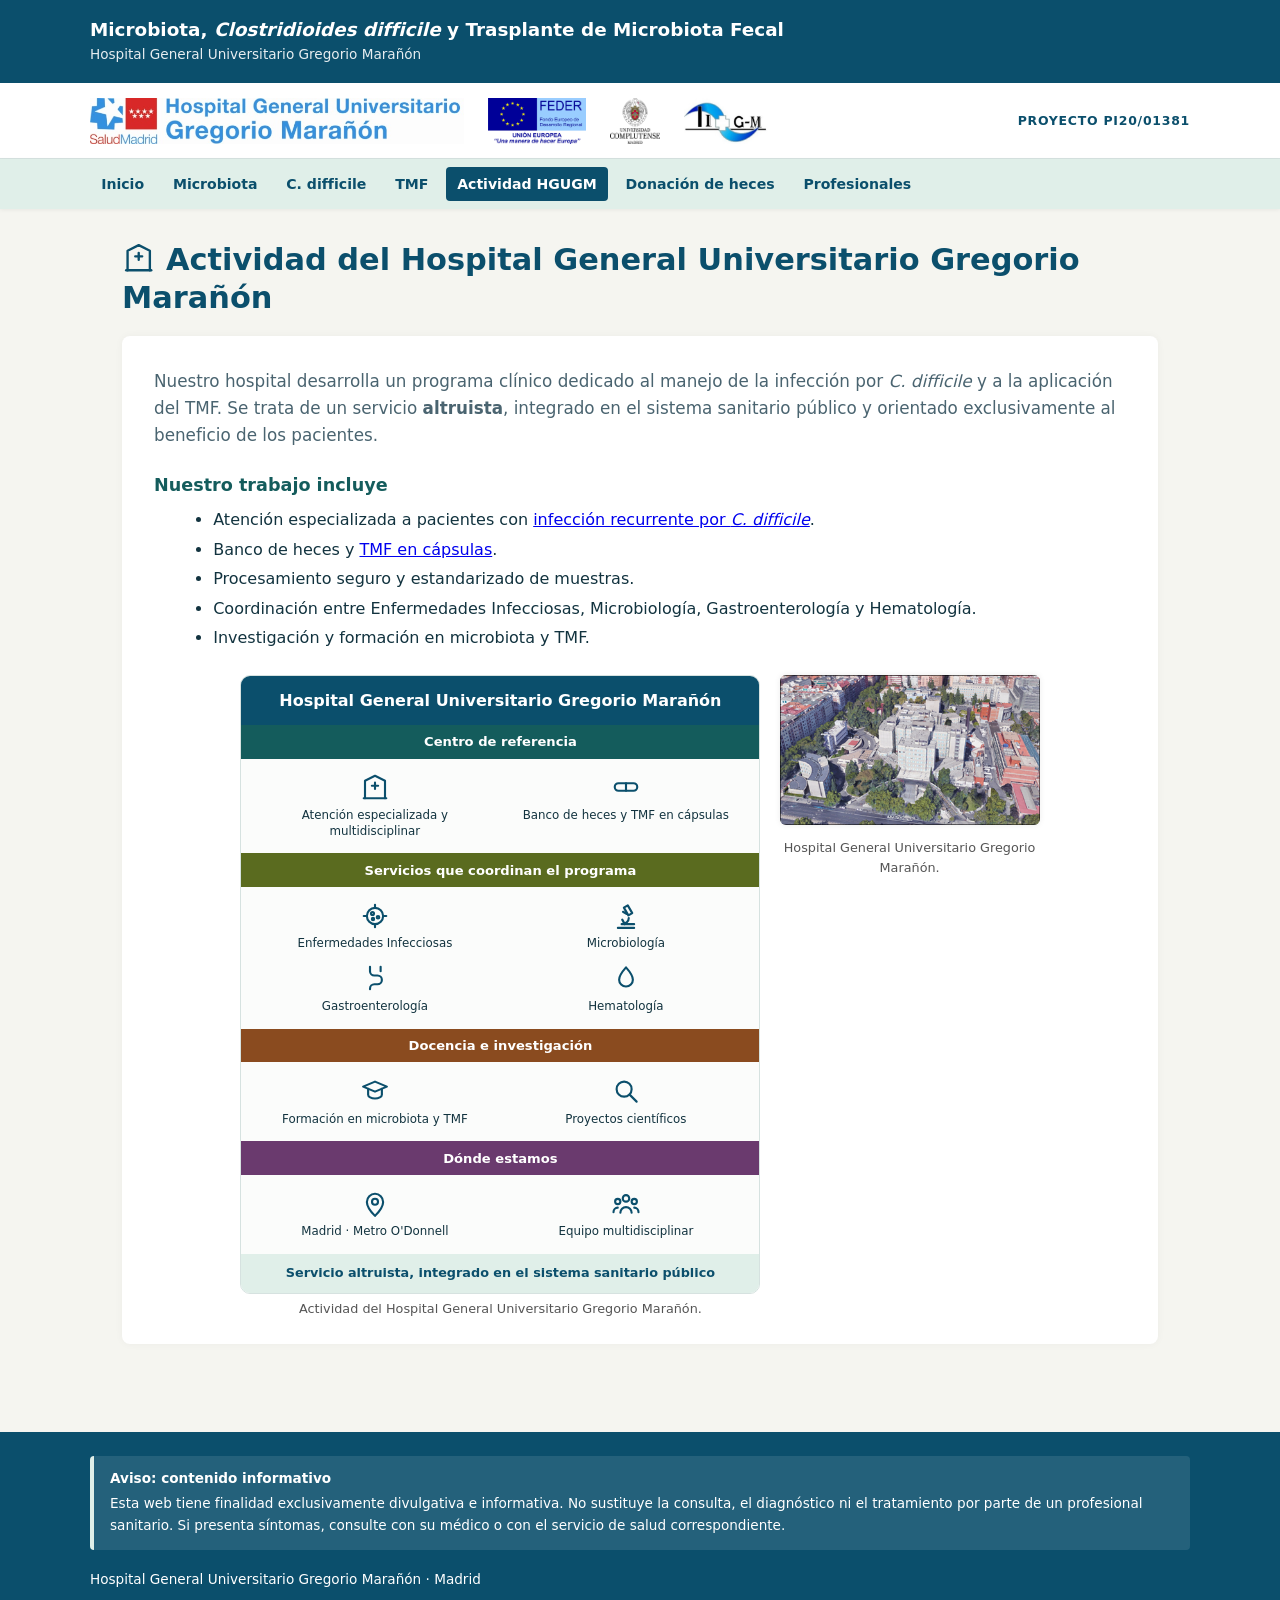
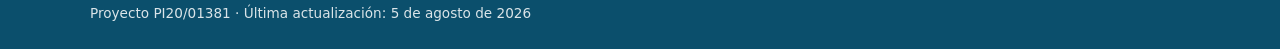
==== actividad-hospital.html @ 490b5a64 "Reestructura el sitio en siete paginas con navegacion real Pasa de una sola pagina larga a un sitio " ====
<!DOCTYPE html>
<html lang="es">
<head>
<meta charset="UTF-8">
<title>Actividad del Hospital General Universitario Gregorio Marañón - TMF</title>
<meta name="viewport" content="width=device-width, initial-scale=1">
<meta name="description" content="Programa clínico del Hospital General Universitario Gregorio Marañón para el manejo de la infección por Clostridioides difficile: banco de heces, TMF en cápsulas, investigación y formación.">

<!-- Provisional: impide la indexación en buscadores mientras el contenido no esté
     aprobado. Para publicar de forma definitiva, eliminar esta línea en las 7 páginas. -->
<meta name="robots" content="noindex, nofollow">

<link rel="canonical" href="https://jmorecru.github.io/pagina-web-microbiota-tmf/actividad-hospital.html">
<meta name="theme-color" content="#0b4f6c">

<meta property="og:type" content="article">
<meta property="og:locale" content="es_ES">
<meta property="og:site_name" content="Hospital General Universitario Gregorio Marañón">
<meta property="og:title" content="Actividad del Hospital General Universitario Gregorio Marañón">
<meta property="og:description" content="Un servicio altruista, integrado en el sistema sanitario público: banco de heces, TMF en cápsulas, investigación y formación.">
<meta property="og:url" content="https://jmorecru.github.io/pagina-web-microbiota-tmf/actividad-hospital.html">
<meta property="og:image" content="https://jmorecru.github.io/pagina-web-microbiota-tmf/images/hgugm-foto.png">
<meta property="og:image:width" content="405">
<meta property="og:image:height" content="234">
<meta property="og:image:alt" content="Vista aérea del Hospital General Universitario Gregorio Marañón">
<meta name="twitter:card" content="summary_large_image">
<meta name="twitter:image" content="https://jmorecru.github.io/pagina-web-microbiota-tmf/images/hgugm-foto.png">

<link rel="icon" href="data:image/svg+xml,%3Csvg xmlns='http://www.w3.org/2000/svg' viewBox='0 0 32 32'%3E%3Crect width='32' height='32' rx='6' fill='%230b4f6c'/%3E%3Cpath d='M11 6c0 6 10 8 10 14a5 5 0 0 1-10 0c0-6 10-8 10-14' fill='none' stroke='%23e0efe9' stroke-width='2.5' stroke-linecap='round'/%3E%3C/svg%3E">
<link rel="stylesheet" href="estilo.css">
</head>
<body>

<a class="skip-link" href="#contenido">Saltar al contenido principal</a>

<svg class="sprite" aria-hidden="true" focusable="false" xmlns="http://www.w3.org/2000/svg">
  <symbol id="i-hospital" viewBox="0 0 24 24"><path d="M4 21V7l8-4 8 4v14"/><path d="M12 8.5v5M9.5 11h5"/><path d="M3 21h18"/></symbol>
  <symbol id="i-capsula" viewBox="0 0 24 24"><rect x="3" y="9" width="18" height="6" rx="3"/><path d="M12 9v6"/></symbol>
  <symbol id="i-microbio" viewBox="0 0 24 24"><circle cx="12" cy="12" r="6.5"/><circle cx="10" cy="10" r="1.2"/><circle cx="14.4" cy="13" r="1"/><circle cx="10.4" cy="14.4" r="0.9"/><path d="M12 5.5V3M18.5 12H21M12 18.5V21M5.5 12H3"/></symbol>
  <symbol id="i-microscopio" viewBox="0 0 24 24"><path d="M8.5 18.5h10M5.5 21.5h13"/><path d="M11 18.5l-2-3.6"/><path d="M13.4 3.5l3.6 6.2-3.1 1.8-3.6-6.2z"/><path d="M9.6 8.6l3.1 1.8"/><path d="M14.2 13.6a4.6 4.6 0 0 1-4.6 4.6"/></symbol>
  <symbol id="i-intestino" viewBox="0 0 24 24"><path d="M8 3v3.5A3.5 3.5 0 0 0 11.5 10H14a3.5 3.5 0 0 1 0 7h-2.5A3.5 3.5 0 0 0 8 20.5V21"/><path d="M16.5 3v3.5"/></symbol>
  <symbol id="i-gota" viewBox="0 0 24 24"><path d="M12 3.5s5.5 6.2 5.5 9.8a5.5 5.5 0 0 1-11 0C6.5 9.7 12 3.5 12 3.5z"/></symbol>
  <symbol id="i-birrete" viewBox="0 0 24 24"><path d="M2.5 8.5L12 4.5l9.5 4L12 12.5 2.5 8.5z"/><path d="M6.5 10.2V15c0 1.7 2.5 3 5.5 3s5.5-1.3 5.5-3v-4.8"/></symbol>
  <symbol id="i-lupa" viewBox="0 0 24 24"><circle cx="10.5" cy="10.5" r="6"/><path d="M14.9 14.9l5.6 5.6"/></symbol>
  <symbol id="i-pin" viewBox="0 0 24 24"><path d="M12 21.5s6.5-6.6 6.5-11.2A6.5 6.5 0 0 0 5.5 10.3c0 4.6 6.5 11.2 6.5 11.2z"/><circle cx="12" cy="10.2" r="2.4"/></symbol>
  <symbol id="i-equipo" viewBox="0 0 24 24"><circle cx="12" cy="7.5" r="2.6"/><circle cx="5.4" cy="10" r="2.1"/><circle cx="18.6" cy="10" r="2.1"/><path d="M7.5 19c0-2.5 2-4.5 4.5-4.5s4.5 2 4.5 4.5"/><path d="M2 18.5c0-2 1.5-3.6 3.4-3.6M22 18.5c0-2-1.5-3.6-3.4-3.6"/></symbol>
</svg>

<header>
  <div class="header-inner">
    <a class="marca" href="index.html">
      <span class="marca-titulo">Microbiota, <em>Clostridioides difficile</em> y Trasplante de Microbiota Fecal</span>
      <span class="marca-entidad">Hospital General Universitario Gregorio Marañón</span>
    </a>
  </div>
</header>

<div class="cabecera-pie">
  <div class="cabecera-pie-inner">
    <div class="logos">
      <img src="images/logo-hgugm.jpeg" alt="Logo Hospital General Universitario Gregorio Marañón" width="716" height="88" decoding="async">
      <img src="images/logo-feder.png" alt="Logo Fondo Europeo de Desarrollo Regional - Unión Europea" width="248" height="117" decoding="async">
      <img src="images/logo-ucm.png" alt="Logo Universidad Complutense de Madrid" width="448" height="412" decoding="async">
      <img src="images/logo-iisgm.png" alt="Logo IiSGM" width="260" height="142" decoding="async">
    </div>
    <p class="codigo-proyecto">Proyecto PI20/01381</p>
  </div>
</div>

<nav aria-label="Secciones del sitio">
  <div class="nav-inner">
    <a href="index.html">Inicio</a>
    <a href="microbiota.html">Microbiota</a>
    <a href="clostridioides-difficile.html">C. difficile</a>
    <a href="trasplante-microbiota-fecal.html">TMF</a>
    <a href="actividad-hospital.html" aria-current="page">Actividad HGUGM</a>
    <a href="donacion-de-heces.html">Donación de heces</a>
    <a href="profesionales.html">Profesionales</a>
  </div>
</nav>

<main id="contenido">

  <h1><svg class="h-ico" aria-hidden="true"><use href="#i-hospital"/></svg> Actividad del Hospital General Universitario Gregorio Marañón</h1>

  <div class="bloque">
    <p class="entradilla">Nuestro hospital desarrolla un programa clínico dedicado al manejo de la infección por <em>C. difficile</em> y a la aplicación del TMF. Se trata de un servicio <strong>altruista</strong>, integrado en el sistema sanitario público y orientado exclusivamente al beneficio de los pacientes.</p>

    <h2>Nuestro trabajo incluye</h2>
    <ul>
      <li>Atención especializada a pacientes con <a href="clostridioides-difficile.html">infección recurrente por <em>C. difficile</em></a>.</li>
      <li>Banco de heces y <a href="trasplante-microbiota-fecal.html">TMF en cápsulas</a>.</li>
      <li>Procesamiento seguro y estandarizado de muestras.</li>
      <li>Coordinación entre Enfermedades Infecciosas, Microbiología, Gastroenterología y Hematología.</li>
      <li>Investigación y formación en microbiota y TMF.</li>
    </ul>

    <div class="galeria">
      <figure class="infografia-fig">
        <div class="ig">
          <p class="ig-titulo">Hospital General Universitario Gregorio Marañón</p>

          <p class="ig-banda">Centro de referencia</p>
          <ul class="ig-items n2">
            <li><svg class="ig-ico" aria-hidden="true"><use href="#i-hospital"/></svg>Atención especializada y multidisciplinar</li>
            <li><svg class="ig-ico" aria-hidden="true"><use href="#i-capsula"/></svg>Banco de heces y TMF en cápsulas</li>
          </ul>

          <p class="ig-banda v2">Servicios que coordinan el programa</p>
          <ul class="ig-items n4">
            <li><svg class="ig-ico" aria-hidden="true"><use href="#i-microbio"/></svg>Enfermedades Infecciosas</li>
            <li><svg class="ig-ico" aria-hidden="true"><use href="#i-microscopio"/></svg>Microbiología</li>
            <li><svg class="ig-ico" aria-hidden="true"><use href="#i-intestino"/></svg>Gastroenterología</li>
            <li><svg class="ig-ico" aria-hidden="true"><use href="#i-gota"/></svg>Hematología</li>
          </ul>

          <p class="ig-banda v3">Docencia e investigación</p>
          <ul class="ig-items n2">
            <li><svg class="ig-ico" aria-hidden="true"><use href="#i-birrete"/></svg>Formación en microbiota y TMF</li>
            <li><svg class="ig-ico" aria-hidden="true"><use href="#i-lupa"/></svg>Proyectos científicos</li>
          </ul>

          <p class="ig-banda v4">Dónde estamos</p>
          <ul class="ig-items n2">
            <li><svg class="ig-ico" aria-hidden="true"><use href="#i-pin"/></svg>Madrid · Metro O'Donnell</li>
            <li><svg class="ig-ico" aria-hidden="true"><use href="#i-equipo"/></svg>Equipo multidisciplinar</li>
          </ul>

          <p class="ig-cierre">Servicio altruista, integrado en el sistema sanitario público</p>
        </div>
        <figcaption>Actividad del Hospital General Universitario Gregorio Marañón.</figcaption>
      </figure>
      <figure>
        <img src="images/hgugm-foto.png" alt="Vista aérea del Hospital General Universitario Gregorio Marañón" width="405" height="234" fetchpriority="high" decoding="async">
        <figcaption>Hospital General Universitario Gregorio Marañón.</figcaption>
      </figure>
    </div>
  </div>

</main>

<footer>
  <div class="footer-inner">

    <div class="aviso">
      <strong>Aviso: contenido informativo</strong>
      Esta web tiene finalidad exclusivamente divulgativa e informativa. No sustituye la consulta,
      el diagnóstico ni el tratamiento por parte de un profesional sanitario. Si presenta síntomas,
      consulte con su médico o con el servicio de salud correspondiente.
    </div>

    <div>Hospital General Universitario Gregorio Marañón · Madrid</div>
    <div class="actualizado">Proyecto PI20/01381 · Última actualización: <time datetime="2026-08-05">5 de agosto de 2026</time></div>

  </div>
</footer>

</body>
</html>
---- estilo.css ----
/* ==========================================================================
   Microbiota, Clostridioides difficile y Trasplante de Microbiota Fecal (TMF)
   Hospital General Universitario Gregorio Marañón · Proyecto PI20/01381

   Hoja de estilos compartida por las siete páginas del sitio.
   Al ser un sitio en HTML plano, la cabecera, el menú y el pie están
   duplicados en cada página: si se modifica uno, hay que modificarlos todos.
   ========================================================================== */

:root {
  --azul: #0b4f6c;
  --verde: #145c5c;
  --verde-claro: #e0efe9;
  --fondo: #f5f5f0;
  --texto: #12333f;
  --texto-suave: #4a6470;
  --borde: #d6e2e0;
  --blanco: #ffffff;
  --ancho: 1100px;
}

/* --- Base ---------------------------------------------------------------- */

*, *::before, *::after { box-sizing: border-box; }

html { scroll-behavior: smooth; }

body {
  font-family: system-ui, -apple-system, BlinkMacSystemFont, "Segoe UI", sans-serif;
  margin: 0;
  padding: 0;
  line-height: 1.6;
  color: var(--texto);
  background-color: var(--fondo);
}

p { margin: 0.5rem 0; }
ul { margin: 0.5rem 0 0.5rem 1.2rem; }
li { margin-bottom: 0.25rem; }

/* Enlace de salto, visible solo al navegar con teclado */
.skip-link {
  position: absolute;
  left: -9999px;
  top: 0;
  background: var(--blanco);
  color: var(--azul);
  padding: 0.6rem 1rem;
  font-weight: 700;
  z-index: 100;
}
.skip-link:focus { left: 0.5rem; top: 0.5rem; }

/* Foco visible y consistente para navegación por teclado */
a:focus-visible, .skip-link:focus {
  outline: 3px solid var(--verde);
  outline-offset: 2px;
  border-radius: 2px;
}

/* Sprite de iconos: se define en cada página, nunca se muestra directamente */
.sprite { position: absolute; width: 0; height: 0; overflow: hidden; }

/* --- Cabecera ------------------------------------------------------------ */

header {
  background: var(--azul);
  color: var(--blanco);
  padding: 1.1rem 2rem;
}
.header-inner { max-width: var(--ancho); margin: 0 auto; }
.marca {
  display: block;
  color: inherit;
  text-decoration: none;
}
.marca:hover .marca-titulo { text-decoration: underline; }
.marca-titulo {
  display: block;
  font-size: 1.15rem;
  font-weight: 700;
  line-height: 1.3;
}
.marca-entidad {
  display: block;
  font-size: 0.85rem;
  opacity: 0.9;
  margin-top: 0.15rem;
}

/* Banda institucional: logotipos y código de proyecto */
.cabecera-pie {
  background: var(--blanco);
  border-bottom: 1px solid var(--borde);
  padding: 0.9rem 2rem;
}
.cabecera-pie-inner {
  max-width: var(--ancho);
  margin: 0 auto;
  display: flex;
  align-items: center;
  justify-content: space-between;
  gap: 1rem 2rem;
  flex-wrap: wrap;
}
.logos {
  display: flex;
  gap: 1.5rem;
  align-items: center;
  flex-wrap: wrap;
}
.logos img { max-height: 46px; width: auto; height: auto; }
.codigo-proyecto {
  margin: 0;
  font-size: 0.78rem;
  font-weight: 700;
  letter-spacing: 0.06em;
  text-transform: uppercase;
  color: var(--azul);
  white-space: nowrap;
}

/* --- Menú de navegación -------------------------------------------------- */

nav {
  background: var(--verde-claro);
  padding: 0.5rem 2rem;
  position: sticky;
  top: 0;
  z-index: 10;
  box-shadow: 0 1px 4px rgba(0,0,0,0.06);
}
.nav-inner {
  max-width: var(--ancho);
  margin: 0 auto;
  display: flex;
  flex-wrap: wrap;
  gap: 0.2rem 0.4rem;
}
nav a {
  padding: 0.35rem 0.7rem;
  border-radius: 4px;
  text-decoration: none;
  color: var(--azul);
  font-weight: 600;
  font-size: 0.88rem;
  white-space: nowrap;
}
nav a:hover { background: rgba(11,79,108,0.1); }
nav a[aria-current="page"] {
  background: var(--azul);
  color: var(--blanco);
}

/* --- Contenido ----------------------------------------------------------- */

main { padding: 2rem; max-width: var(--ancho); margin: 0 auto; }

h1 {
  margin: 0 0 1.2rem;
  color: var(--azul);
  font-size: 1.9rem;
  line-height: 1.25;
}
.h-ico {
  width: 1.1em;
  height: 1.1em;
  vertical-align: -0.16em;
  color: var(--azul);
  fill: none;
  stroke: currentColor;
  stroke-width: 1.7;
  stroke-linecap: round;
  stroke-linejoin: round;
}

.bloque {
  background: var(--blanco);
  padding: 1.5rem 2rem;
  border-radius: 8px;
  box-shadow: 0 0 8px rgba(0,0,0,0.04);
  margin-bottom: 1.5rem;
}
.bloque h2 {
  color: var(--verde);
  font-size: 1.1rem;
  margin: 1.4rem 0 0.3rem;
}
.bloque h2:first-child { margin-top: 0; }
.entradilla { font-size: 1.05rem; color: var(--texto-suave); }

/* --- Portada ------------------------------------------------------------- */

.portada-intro {
  background: var(--verde-claro);
  padding: 2rem;
  border-radius: 8px;
  margin-bottom: 2rem;
}
.portada-intro h1 { margin-bottom: 0.6rem; }
.portada-intro p { max-width: 62ch; }
.acciones {
  display: flex;
  gap: 0.8rem;
  flex-wrap: wrap;
  margin-top: 1.3rem;
}
.boton {
  display: inline-block;
  padding: 0.65rem 1.2rem;
  border-radius: 6px;
  font-weight: 700;
  font-size: 0.9rem;
  text-decoration: none;
}
.boton-principal { background: var(--azul); color: var(--blanco); }
.boton-principal:hover { background: #093f57; }
.boton-secundario {
  background: var(--blanco);
  color: var(--azul);
  border: 2px solid var(--azul);
}
.boton-secundario:hover { background: #f0f7f5; }

.tarjetas {
  list-style: none;
  margin: 1rem 0 0;
  padding: 0;
  display: grid;
  gap: 1rem;
  grid-template-columns: repeat(auto-fit, minmax(250px, 1fr));
}
.tarjetas li { margin: 0; }
.tarjeta {
  display: flex;
  flex-direction: column;
  gap: 0.45rem;
  height: 100%;
  padding: 1.2rem;
  background: var(--blanco);
  border: 1px solid var(--borde);
  border-radius: 8px;
  text-decoration: none;
  color: inherit;
}
.tarjeta:hover {
  border-color: var(--azul);
  box-shadow: 0 2px 10px rgba(0,0,0,0.07);
}
.tarjeta-titulo {
  font-size: 1rem;
  font-weight: 700;
  color: var(--azul);
}
.tarjeta-texto { font-size: 0.85rem; color: var(--texto-suave); line-height: 1.45; }
.tarjeta .h-ico { width: 30px; height: 30px; vertical-align: baseline; }

/* --- Galería de imágenes e infografías ----------------------------------- */

.galeria {
  display: flex;
  gap: 1.2rem;
  flex-wrap: wrap;
  align-items: flex-start;
  justify-content: center;
  margin: 1.5rem 0 0;
}
.galeria figure { margin: 0; text-align: center; flex: 0 1 260px; max-width: 260px; }
.galeria img {
  max-width: 100%;
  height: auto;
  border-radius: 6px;
  box-shadow: 0 0 6px rgba(0,0,0,0.08);
}
.galeria figcaption { font-size: 0.8rem; color: #555; margin-top: 0.3rem; }
.galeria figure.infografia-fig { flex: 1 1 440px; max-width: 520px; }

/* --- Infografías nativas -------------------------------------------------
   Construidas en HTML y SVG en lugar de imágenes: el texto es real, así que
   es seleccionable, accesible, escalable y se corrige editando una línea.
   ------------------------------------------------------------------------ */

.ig {
  border: 1px solid var(--borde);
  border-radius: 10px;
  overflow: hidden;
  background: #fbfcfb;
  text-align: left;
}
.ig-titulo {
  margin: 0;
  padding: 0.85rem 1rem;
  background: var(--azul);
  color: var(--blanco);
  font-size: 1rem;
  font-weight: 700;
  text-align: center;
  line-height: 1.35;
}
.ig-banda {
  margin: 0;
  padding: 0.4rem 1rem;
  background: var(--verde);
  color: var(--blanco);
  font-size: 0.82rem;
  font-weight: 700;
  text-align: center;
}
.ig-banda.v2 { background: #5a6b1f; }
.ig-banda.v3 { background: #8a4b1f; }
.ig-banda.v4 { background: #6a3a6e; }

.ig-items {
  list-style: none;
  margin: 0;
  padding: 0.85rem;
  display: grid;
  gap: 0.7rem;
}
.ig-items.n2 { grid-template-columns: repeat(2, 1fr); }
.ig-items.n3 { grid-template-columns: repeat(3, 1fr); }
.ig-items.n4 { grid-template-columns: repeat(2, 1fr); }
.ig-items li {
  margin: 0;
  display: flex;
  flex-direction: column;
  align-items: center;
  text-align: center;
  gap: 0.35rem;
  font-size: 0.74rem;
  line-height: 1.35;
}

.ig-flujo {
  padding: 0.85rem;
  display: flex;
  align-items: flex-start;
  gap: 0.35rem;
}
.ig-paso {
  flex: 1;
  display: flex;
  flex-direction: column;
  align-items: center;
  text-align: center;
  gap: 0.35rem;
  font-size: 0.74rem;
  line-height: 1.35;
}
.ig-flecha {
  flex: none;
  align-self: center;
  color: var(--verde);
  font-size: 1.1rem;
  line-height: 1;
  padding-top: 0.6rem;
}

.ig-ico {
  width: 30px;
  height: 30px;
  flex: none;
  color: var(--azul);
  fill: none;
  stroke: currentColor;
  stroke-width: 1.7;
  stroke-linecap: round;
  stroke-linejoin: round;
}

.ig-cierre {
  margin: 0;
  padding: 0.6rem 1rem;
  background: var(--verde-claro);
  color: var(--azul);
  font-size: 0.8rem;
  font-weight: 700;
  text-align: center;
}

/* --- Contacto ------------------------------------------------------------ */

.contacto {
  margin-top: 1.2rem;
  padding: 1rem 1.2rem;
  background: var(--verde-claro);
  border-radius: 6px;
  font-weight: 600;
}
.contacto a { color: var(--azul); }

/* --- Pie ----------------------------------------------------------------- */

footer {
  background: var(--azul);
  color: var(--blanco);
  padding: 1.5rem 2rem;
  font-size: 0.85rem;
  margin-top: 2rem;
}
footer a { color: var(--verde-claro); }
.footer-inner { max-width: var(--ancho); margin: 0 auto; }
.aviso {
  background: rgba(255,255,255,0.1);
  border-left: 4px solid var(--verde-claro);
  padding: 0.8rem 1rem;
  border-radius: 4px;
  margin-bottom: 1.2rem;
}
.aviso strong { display: block; margin-bottom: 0.2rem; }
.actualizado { margin-top: 0.8rem; opacity: 0.85; }

/* --- Adaptación a pantallas pequeñas ------------------------------------- */

@media (max-width: 700px) {
  .ig-items.n3, .ig-items.n4 { grid-template-columns: repeat(2, 1fr); }
  .ig-flujo { flex-direction: column; align-items: stretch; }
  .ig-flecha { align-self: center; padding: 0; transform: rotate(90deg); }
}

@media (max-width: 600px) {
  header, main, nav, footer, .cabecera-pie { padding-left: 1rem; padding-right: 1rem; }
  .bloque, .portada-intro { padding: 1.2rem; }
  h1 { font-size: 1.5rem; }
  .logos { gap: 1rem; }
  .logos img { max-height: 38px; }
  .acciones .boton { flex: 1 1 100%; text-align: center; }
}

@media (prefers-reduced-motion: reduce) {
  html { scroll-behavior: auto; }
}
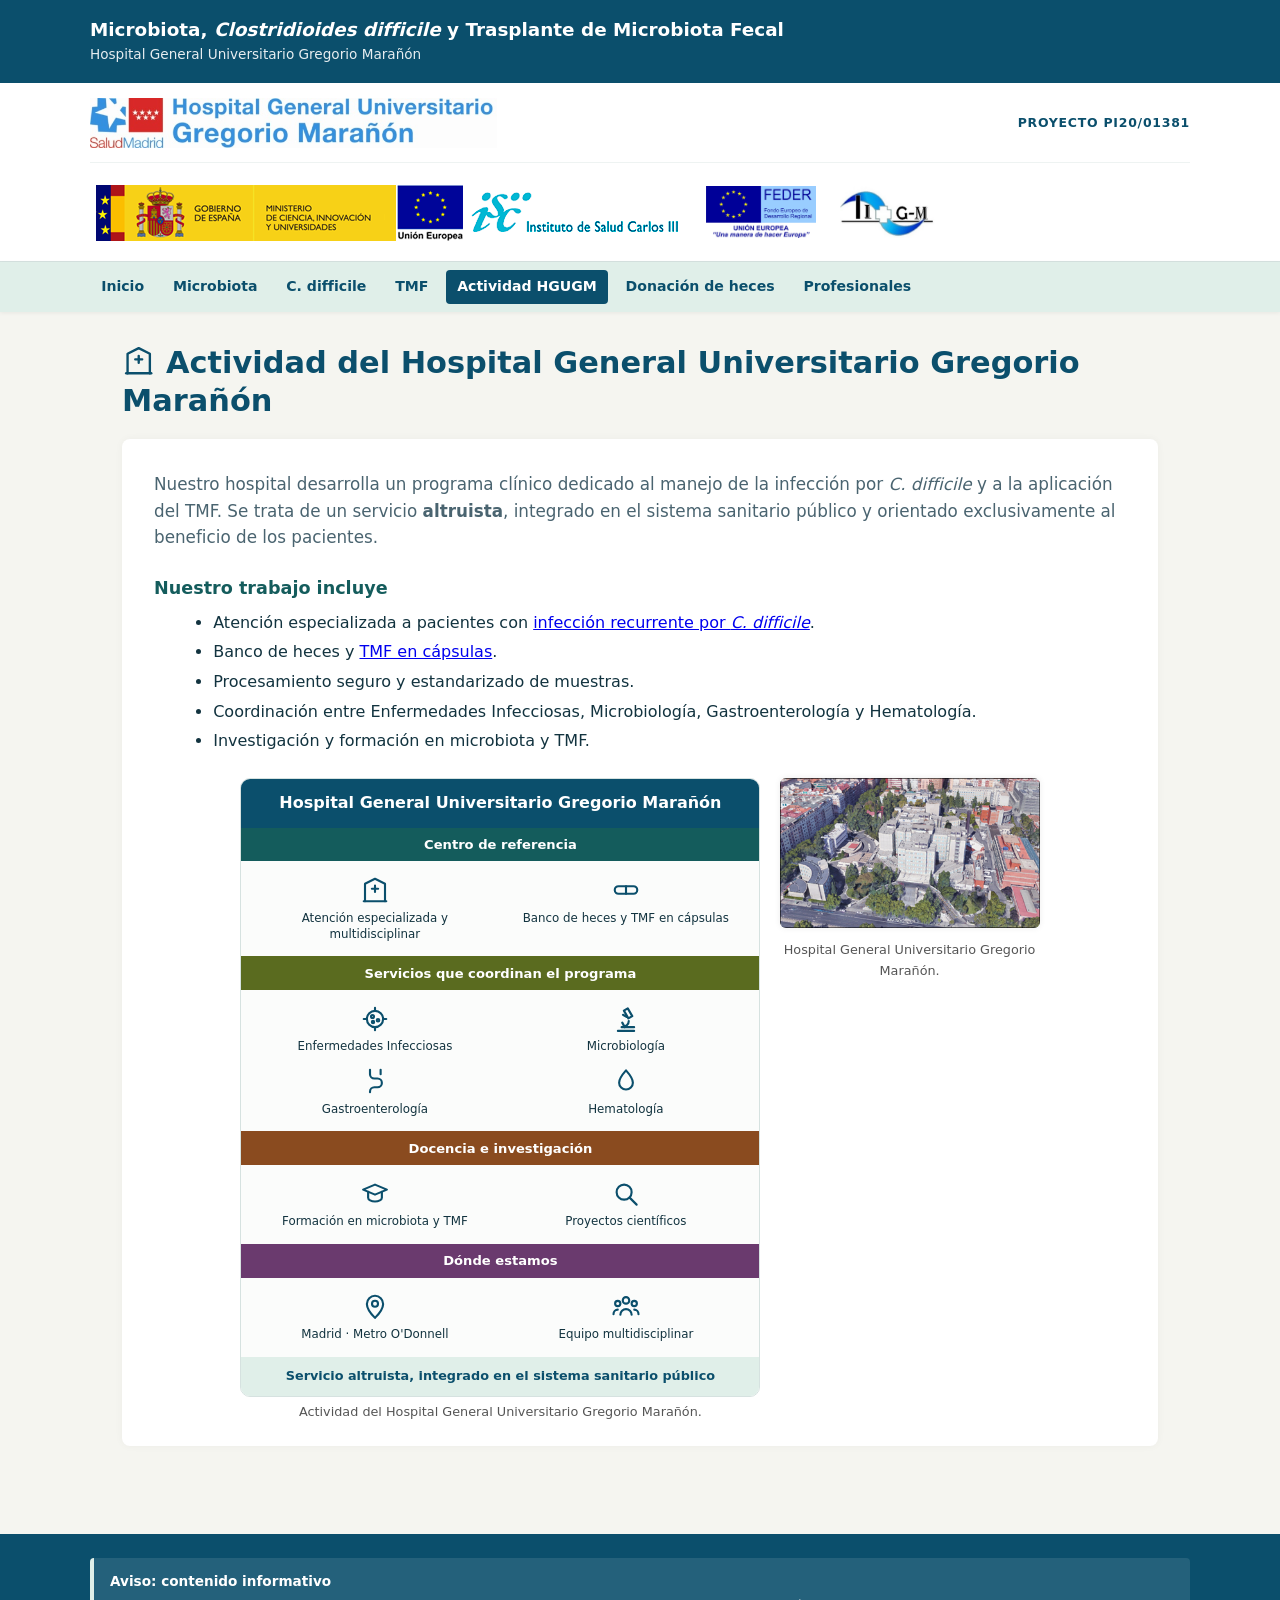
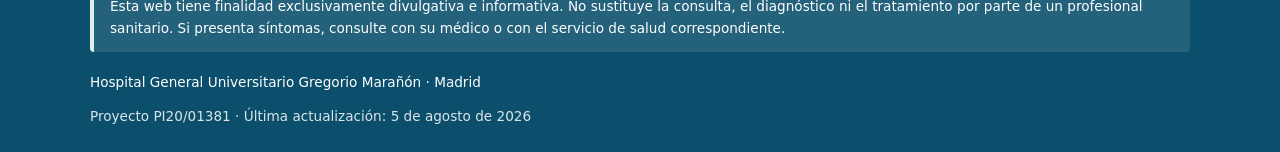
==== commit 9a20b85e: "Actualiza los logotipos institucionales de la cabecera - Retira el logotipo de la Universidad Complu" ====
--- a/actividad-hospital.html
+++ b/actividad-hospital.html
@@ -57,13 +57,15 @@
 
 <div class="cabecera-pie">
   <div class="cabecera-pie-inner">
-    <div class="logos">
+    <div class="logos-principal">
       <img src="images/logo-hgugm.jpeg" alt="Logo Hospital General Universitario Gregorio Marañón" width="716" height="88" decoding="async">
+      <p class="codigo-proyecto">Proyecto PI20/01381</p>
+    </div>
+    <div class="logos-financiadores">
+      <img class="logo-tira" src="images/logo-ministerio-isciii.png" alt="Gobierno de España · Ministerio de Ciencia, Innovación y Universidades · Unión Europea · Instituto de Salud Carlos III" width="592" height="69" decoding="async">
       <img src="images/logo-feder.png" alt="Logo Fondo Europeo de Desarrollo Regional - Unión Europea" width="248" height="117" decoding="async">
-      <img src="images/logo-ucm.png" alt="Logo Universidad Complutense de Madrid" width="448" height="412" decoding="async">
       <img src="images/logo-iisgm.png" alt="Logo IiSGM" width="260" height="142" decoding="async">
     </div>
-    <p class="codigo-proyecto">Proyecto PI20/01381</p>
   </div>
 </div>
 
--- a/estilo.css
+++ b/estilo.css
@@ -94,22 +94,40 @@
   border-bottom: 1px solid var(--borde);
   padding: 0.9rem 2rem;
 }
+/* Dos filas: arriba la entidad que publica, abajo los financiadores.
+   Se separan porque la tira institucional (Gobierno, Ministerio, UE, ISCIII)
+   mide 592x69 y su texto es muy pequeño: reducirla para que quepa en una
+   sola fila con el resto la haria ilegible, asi que se muestra a tamaño
+   nativo y no se comparte fila con el logotipo del hospital. */
 .cabecera-pie-inner {
   max-width: var(--ancho);
   margin: 0 auto;
   display: flex;
+  flex-direction: column;
+  gap: 0.9rem;
+}
+.logos-principal {
+  display: flex;
   align-items: center;
   justify-content: space-between;
-  gap: 1rem 2rem;
+  gap: 0.6rem 2rem;
   flex-wrap: wrap;
 }
-.logos {
-  display: flex;
+.logos-principal img { max-height: 50px; max-width: 100%; width: auto; height: auto; }
+
+.logos-financiadores {
+  display: flex;
+  align-items: center;
   gap: 1.5rem;
-  align-items: center;
   flex-wrap: wrap;
-}
-.logos img { max-height: 46px; width: auto; height: auto; }
+  padding-top: 0.9rem;
+  border-top: 1px solid #eef3f2;
+}
+/* Logotipos compactos: se limitan por altura */
+.logos-financiadores img { max-height: 52px; max-width: 100%; width: auto; height: auto; }
+/* Tira institucional apaisada: a tamaño nativo, solo se reduce si no cabe */
+.logos-financiadores img.logo-tira { max-height: none; }
+
 .codigo-proyecto {
   margin: 0;
   font-size: 0.78rem;
@@ -422,8 +440,10 @@
   header, main, nav, footer, .cabecera-pie { padding-left: 1rem; padding-right: 1rem; }
   .bloque, .portada-intro { padding: 1.2rem; }
   h1 { font-size: 1.5rem; }
-  .logos { gap: 1rem; }
-  .logos img { max-height: 38px; }
+  .logos-principal { gap: 0.5rem 1rem; }
+  .logos-principal img { max-height: 40px; }
+  .logos-financiadores { gap: 1rem; padding-top: 0.7rem; }
+  .logos-financiadores img { max-height: 40px; }
   .acciones .boton { flex: 1 1 100%; text-align: center; }
 }
 
